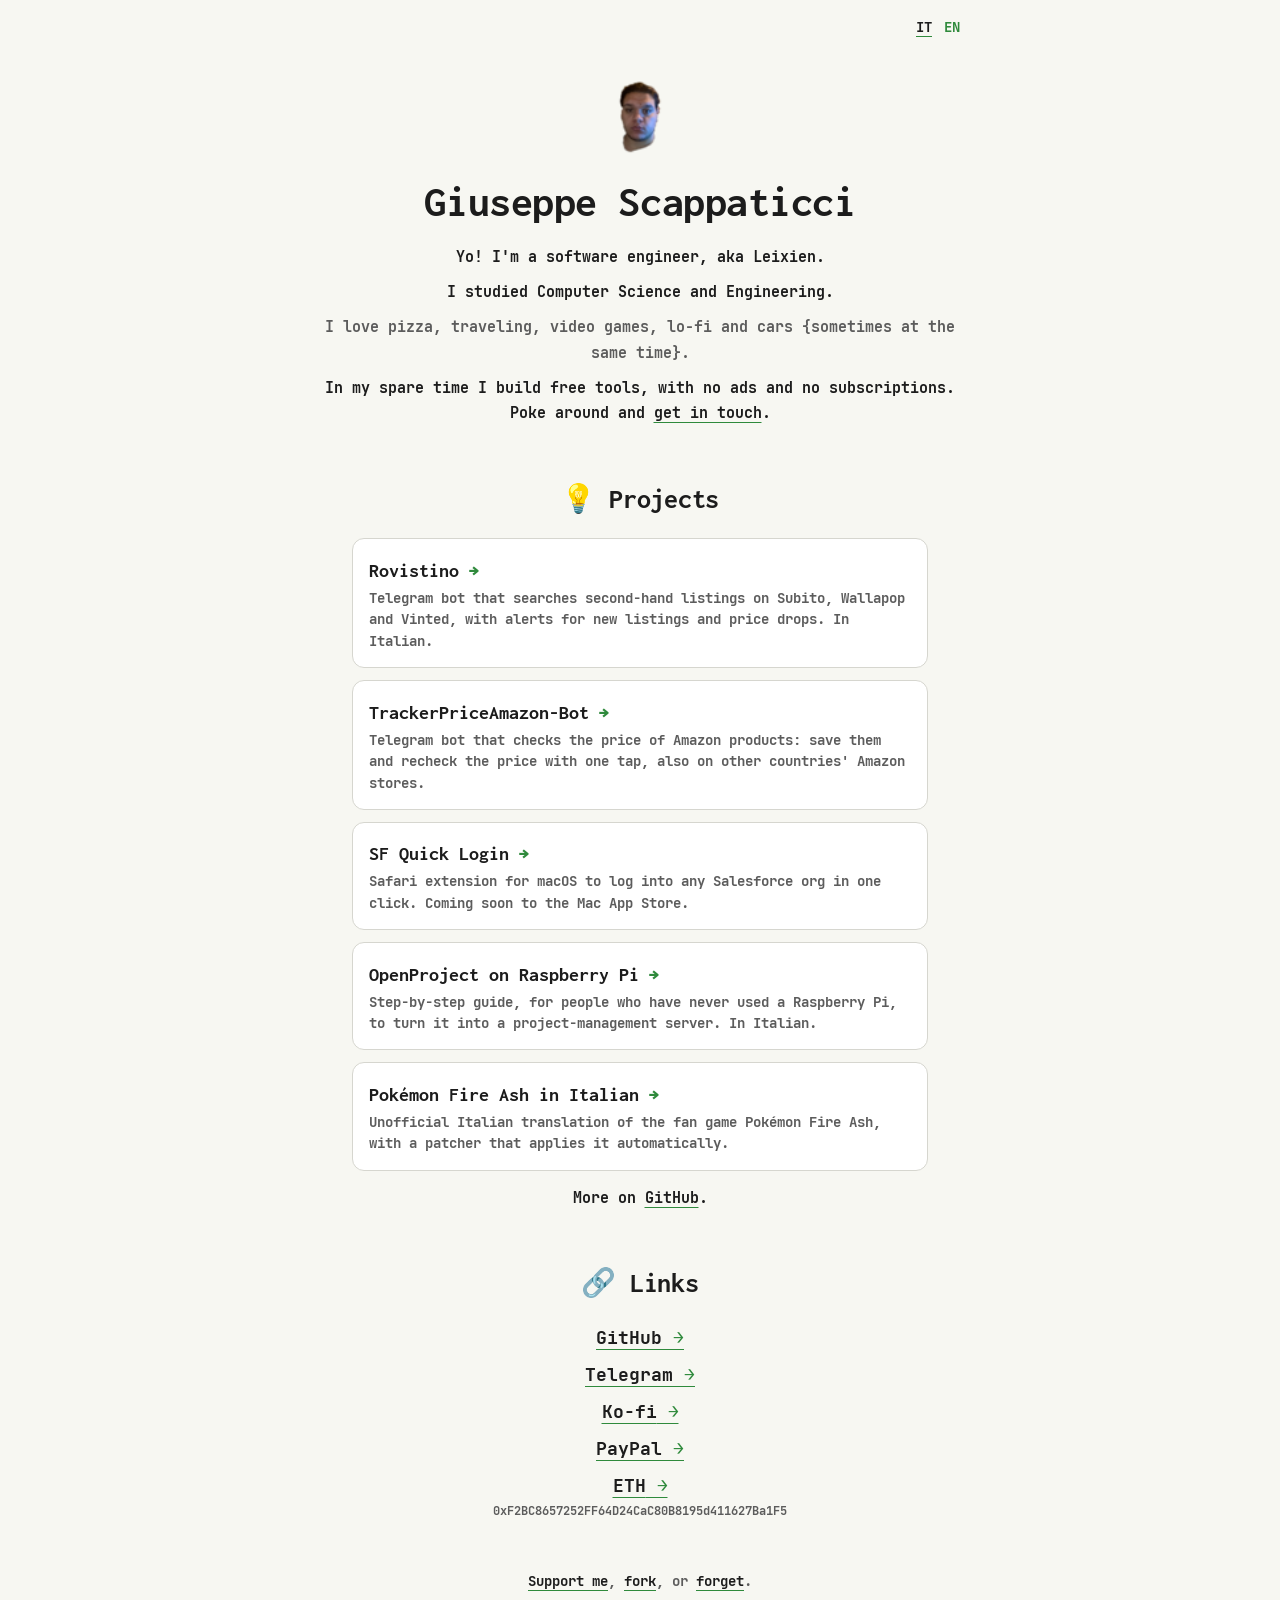
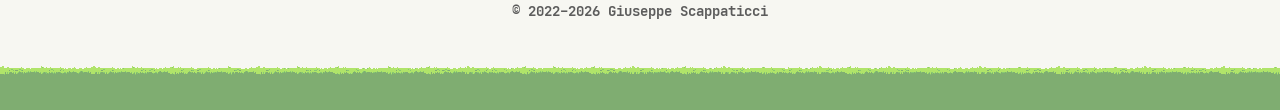
==== en/index.html @ 8dfe6c2d "Rebuild the home page in the style of the first website, in Italian and English" ====
<!doctype html>
<html lang="en">
<head>
  <meta charset="utf-8">
  <meta name="viewport" content="width=device-width, initial-scale=1">
  <title>Giuseppe Scappaticci (Leixien) – Projects</title>
  <meta name="description" content="Giuseppe Scappaticci, aka Leixien: software engineer. Free tools like Rovistino, Telegram bots, Safari extensions, guides and translations.">
  <meta name="robots" content="index, follow">
  <link rel="canonical" href="https://leixien.github.io/en/">
  <link rel="alternate" hreflang="it" href="https://leixien.github.io/">
  <link rel="alternate" hreflang="en" href="https://leixien.github.io/en/">
  <link rel="alternate" hreflang="x-default" href="https://leixien.github.io/">
  <meta property="og:title" content="Giuseppe Scappaticci (Leixien) – Projects">
  <meta property="og:description" content="Software engineer. Free tools that solve small everyday problems.">
  <meta property="og:url" content="https://leixien.github.io/en/">
  <meta property="og:type" content="website">
  <meta property="og:site_name" content="Leixien">
  <meta property="og:locale" content="en_US">
  <meta property="og:image" content="https://leixien.github.io/Rovistino/assets/description.png">
  <meta name="theme-color" content="#181818" media="(prefers-color-scheme: dark)">
  <meta name="theme-color" content="#f7f7f2" media="(prefers-color-scheme: light)">
  <link rel="icon" href="/favicon.ico" sizes="any">
  <link rel="icon" type="image/png" sizes="48x48" href="/favicon-48.png">
  <link rel="icon" type="image/png" sizes="96x96" href="/favicon-96.png">
  <link rel="icon" type="image/png" sizes="192x192" href="/favicon-192.png">
  <link rel="apple-touch-icon" href="/apple-touch-icon.png">
  <link rel="preload" href="/fonts/JetBrainsMono-Bold.ttf" as="font" type="font/ttf" crossorigin>
  <link rel="stylesheet" href="/style.css">
</head>
<body>
  <nav class="lang" aria-label="Language">
    <a href="/" hreflang="it" lang="it">IT</a>
    <a href="/en/" aria-current="page" hreflang="en" lang="en">EN</a>
  </nav>

  <main>
    <a class="head" href="/en/" aria-label="Home"><img src="/img/beppe.png" alt="Giuseppe" width="50"></a>
    <h1>Giuseppe Scappaticci</h1>

    <div class="intro">
      <p>Yo! I'm a software engineer, aka <b>Leixien</b>.</p>
      <p>I studied Computer Science and Engineering.</p>
      <p class="muted">I love pizza, traveling, video games, lo-fi and cars {sometimes at the same time}.</p>
      <p>In my spare time I build free tools, with no ads and no subscriptions. Poke around and <a href="#links">get in touch</a>.</p>
    </div>

    <h2 id="projects">💡 Projects</h2>
    <ul class="projects">
      <li><a href="/Rovistino/"><b>Rovistino</b><span>Telegram bot that searches second-hand listings on Subito, Wallapop and Vinted, with alerts for new listings and price drops. In Italian.</span></a></li>
      <li><a href="https://github.com/Leixien/TrackerPriceAmazon-Bot"><b>TrackerPriceAmazon-Bot</b><span>Telegram bot that checks the price of Amazon products: save them and recheck the price with one tap, also on other countries' Amazon stores.</span></a></li>
      <li><a href="/SF-Quick-Login-Safari-Extension/"><b>SF Quick Login</b><span>Safari extension for macOS to log into any Salesforce org in one click. Coming soon to the Mac App Store.</span></a></li>
      <li><a href="https://github.com/Leixien/raspberry-openproject-guide"><b>OpenProject on Raspberry Pi</b><span>Step-by-step guide, for people who have never used a Raspberry Pi, to turn it into a project-management server. In Italian.</span></a></li>
      <li><a href="https://github.com/Leixien/PokemonFireAsh-ITA"><b>Pokémon Fire Ash in Italian</b><span>Unofficial Italian translation of the fan game Pokémon Fire Ash, with a patcher that applies it automatically.</span></a></li>
    </ul>
    <p class="intro muted">More on <a href="https://github.com/Leixien">GitHub</a>.</p>

    <h2 id="links">🔗 Links</h2>
    <ul class="links">
      <li><a href="https://github.com/Leixien">GitHub</a></li>
      <li><a href="https://t.me/cringejon">Telegram</a></li>
      <li><a href="https://ko-fi.com/cringejon">Ko-fi</a></li>
      <li><a href="https://paypal.me/giuseppescappaticci">PayPal</a></li>
      <li><a href="https://etherscan.io/address/0xF2BC8657252FF64D24CaC80B8195d411627Ba1F5">ETH</a><code>0xF2BC8657252FF64D24CaC80B8195d411627Ba1F5</code></li>
    </ul>
  </main>

  <footer>
    <p class="main"><a href="https://ko-fi.com/cringejon">Support me</a>, <a href="https://github.com/Leixien">fork</a>, or <a href="/en/forget.html">forget</a>.</p>
    <p>© 2022–2026 Giuseppe Scappaticci</p>
  </footer>
  <div class="grass" aria-hidden="true"></div>
</body>
</html>
---- style.css ----
@font-face {
  font-family: "JetBrains Mono";
  src: url("/fonts/JetBrainsMono-Bold.ttf") format("truetype");
  font-weight: 700;
  font-display: swap;
}
@font-face {
  font-family: "Inconsolata";
  src: url("/fonts/Inconsolata.ttf") format("truetype");
  font-display: swap;
}

/* Dark by default, as the first version of the site; light if the device asks for it. */
:root {
  --bg: #181818;
  --ink: #f5f5f5;
  --muted: #a8a8a8;
  --line: #333333;
  --card: #222222;
  --accent: #7fd08a;
  --focus: #9ecbff;
}
@media (prefers-color-scheme: light) {
  :root {
    --bg: #f7f7f2;
    --ink: #1c1c1c;
    --muted: #5c5c5c;
    --line: #d6d6cf;
    --card: #ffffff;
    --accent: #2f8a3c;
    --focus: #1f6fd1;
  }
}

* { box-sizing: border-box; }

body {
  margin: 0;
  min-height: 100dvh;
  display: flex;
  flex-direction: column;
  background: var(--bg);
  color: var(--ink);
  font: 700 0.9375rem/1.7 "JetBrains Mono", ui-monospace, monospace;
}

a { color: inherit; text-decoration-color: var(--accent); text-underline-offset: 0.25em; }
a:hover { color: var(--accent); }
:focus-visible { outline: 3px solid var(--focus); outline-offset: 3px; }

.lang { display: flex; justify-content: flex-end; gap: 0.75rem; max-width: 42rem; width: 100%; margin: 0 auto; padding: 1rem 1rem 0; font-size: 0.875rem; }
.lang [aria-current] { color: var(--accent); text-decoration: none; }

main { flex: 1; width: 100%; max-width: 42rem; margin: 0 auto; padding: 1.5rem 1rem 2rem; text-align: center; }

/* The head that spins, from the first version. */
.head { display: inline-block; margin-top: 1rem; }
.head img { display: block; width: 50px; height: auto; transition: transform 0.8s; }
.head:hover img, .head:focus-visible img, .head:active img { transform: rotate(360deg); }
@media (prefers-reduced-motion: reduce) { .head img { transition: none; } }

h1, h2 { font-family: "Inconsolata", ui-monospace, monospace; font-weight: 700; letter-spacing: -0.01em; }
h1 { font-size: clamp(2rem, 8vw, 2.75rem); line-height: 1.1; margin: 0.75rem 0 1.25rem; }
h2 { font-size: 1.75rem; margin: 3rem 0 1rem; }
.intro p { margin: 0 0 0.6rem; }
.intro .muted { color: var(--muted); }

.projects, .links { list-style: none; margin: 0 auto; padding: 0; display: grid; gap: 0.75rem; text-align: left; max-width: 36rem; }
.projects a { display: block; background: var(--card); border: 1px solid var(--line); border-radius: 0.75rem; padding: 0.9rem 1rem; text-decoration: none; }
.projects a:hover { border-color: var(--accent); color: inherit; }
.projects b { display: block; font-family: "Inconsolata", ui-monospace, monospace; font-size: 1.25rem; }
.projects b::after { content: " →"; color: var(--accent); }
.projects span { display: block; color: var(--muted); font-size: 0.875rem; line-height: 1.55; }

.links { text-align: center; gap: 0.4rem; font-size: 1.125rem; }
.links a::after { content: " →"; color: var(--accent); }
.links code { display: block; font: inherit; font-size: 0.75rem; color: var(--muted); word-break: break-all; }

footer { text-align: center; padding: 1rem 1rem 0; font-size: 0.875rem; color: var(--muted); }
footer p { margin: 0 0 0.4rem; }
footer .main a { color: var(--ink); }

/* The pixel-art grass at the bottom, from the first version. */
.grass { height: 3.5rem; background: url("/img/grass.png") bottom center / auto 100% repeat-x; image-rendering: pixelated; margin-top: 1.5rem; }

.forget img { max-width: 100%; height: auto; border-radius: 0.5rem; }
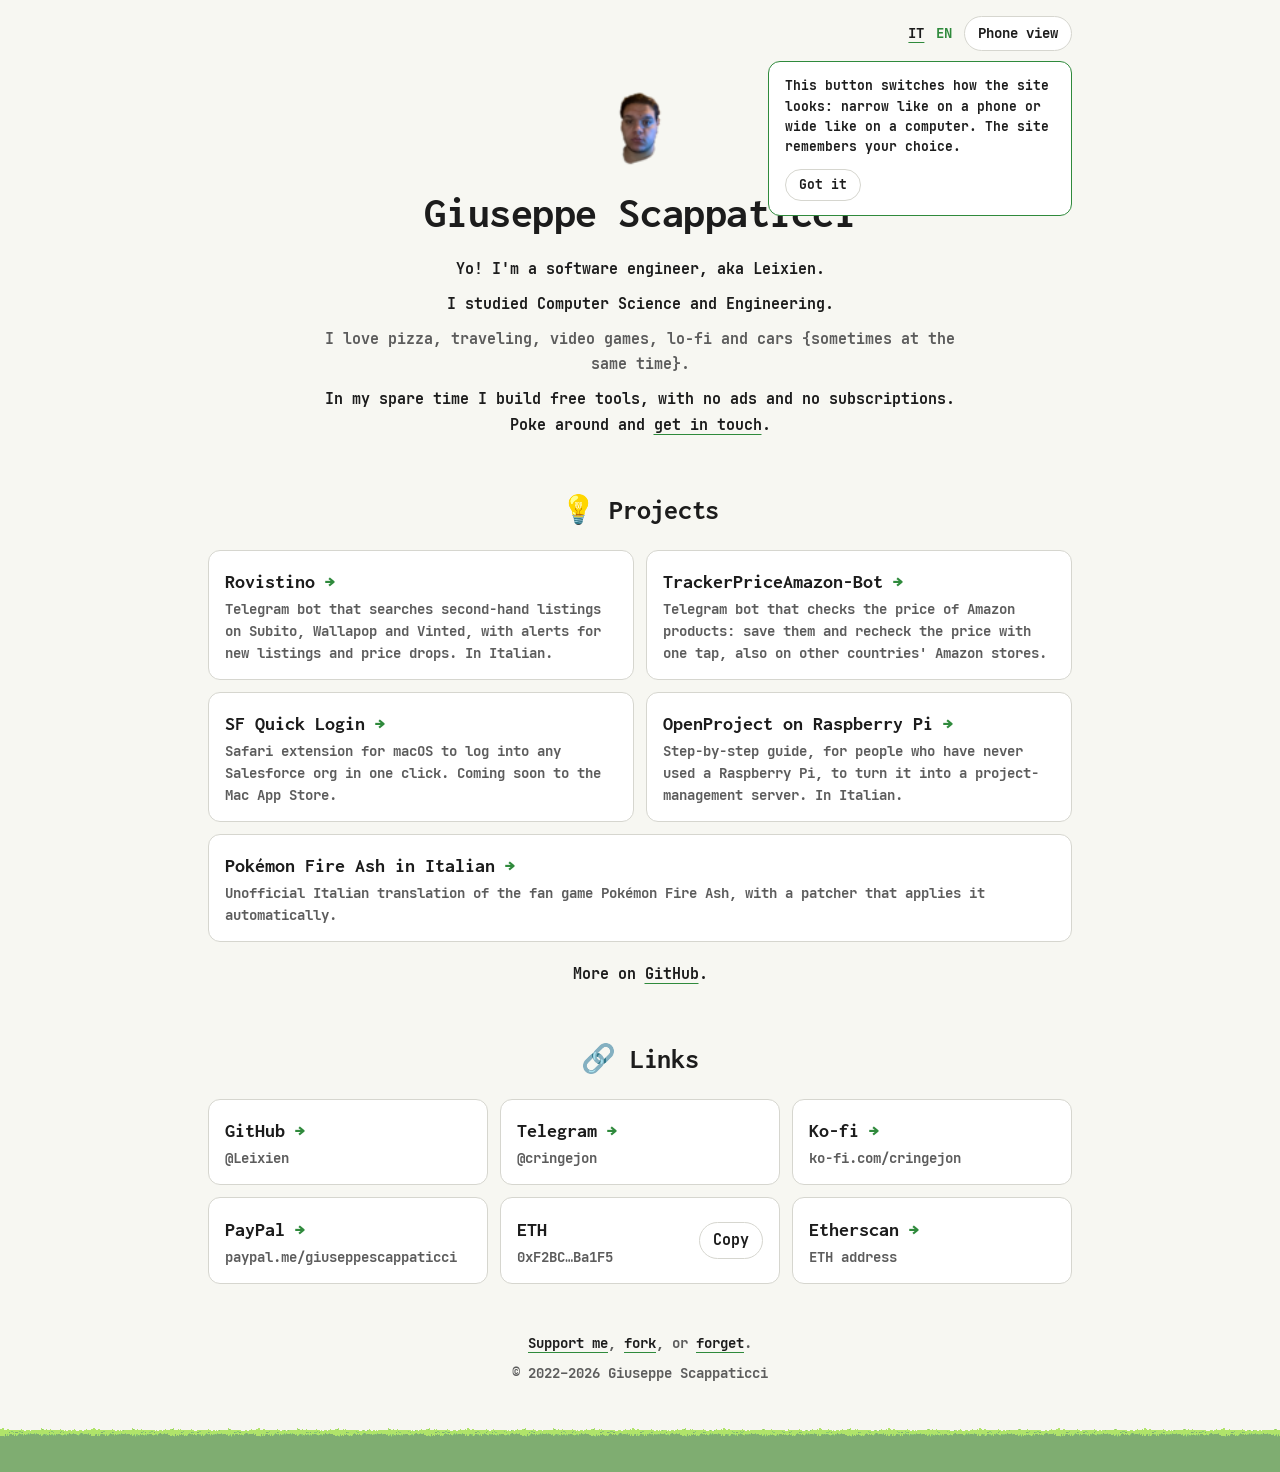
==== commit 34560d71: "Card-style links, phone/desktop view switch with a first-visit tip" ====
--- a/en/index.html
+++ b/en/index.html
@@ -16,7 +16,10 @@
   <meta property="og:type" content="website">
   <meta property="og:site_name" content="Leixien">
   <meta property="og:locale" content="en_US">
-  <meta property="og:image" content="https://leixien.github.io/Rovistino/assets/description.png">
+  <meta property="og:image" content="https://leixien.github.io/img/og.png">
+  <meta property="og:image:width" content="1200">
+  <meta property="og:image:height" content="630">
+  <meta name="twitter:card" content="summary_large_image">
   <meta name="theme-color" content="#181818" media="(prefers-color-scheme: dark)">
   <meta name="theme-color" content="#f7f7f2" media="(prefers-color-scheme: light)">
   <link rel="icon" href="/favicon.ico" sizes="any">
@@ -26,9 +29,10 @@
   <link rel="apple-touch-icon" href="/apple-touch-icon.png">
   <link rel="preload" href="/fonts/JetBrainsMono-Bold.ttf" as="font" type="font/ttf" crossorigin>
   <link rel="stylesheet" href="/style.css">
+  <script src="/site.js"></script>
 </head>
 <body>
-  <nav class="lang" aria-label="Language">
+  <nav class="bar" aria-label="Language">
     <a href="/" hreflang="it" lang="it">IT</a>
     <a href="/en/" aria-current="page" hreflang="en" lang="en">EN</a>
   </nav>
@@ -56,11 +60,12 @@
 
     <h2 id="links">🔗 Links</h2>
     <ul class="links">
-      <li><a href="https://github.com/Leixien">GitHub</a></li>
-      <li><a href="https://t.me/cringejon">Telegram</a></li>
-      <li><a href="https://ko-fi.com/cringejon">Ko-fi</a></li>
-      <li><a href="https://paypal.me/giuseppescappaticci">PayPal</a></li>
-      <li><a href="https://etherscan.io/address/0xF2BC8657252FF64D24CaC80B8195d411627Ba1F5">ETH</a><code>0xF2BC8657252FF64D24CaC80B8195d411627Ba1F5</code></li>
+      <li><a href="https://github.com/Leixien"><b>GitHub</b><span>@Leixien</span></a></li>
+      <li><a href="https://t.me/cringejon"><b>Telegram</b><span>@cringejon</span></a></li>
+      <li><a href="https://ko-fi.com/cringejon"><b>Ko-fi</b><span>ko-fi.com/cringejon</span></a></li>
+      <li><a href="https://paypal.me/giuseppescappaticci"><b>PayPal</b><span>paypal.me/giuseppescappaticci</span></a></li>
+      <li><div class="eth"><div><b>ETH</b><span title="0xF2BC8657252FF64D24CaC80B8195d411627Ba1F5">0xF2BC…Ba1F5</span></div><button type="button" class="copy" data-copy="0xF2BC8657252FF64D24CaC80B8195d411627Ba1F5">Copy</button></div></li>
+      <li><a href="https://etherscan.io/address/0xF2BC8657252FF64D24CaC80B8195d411627Ba1F5"><b>Etherscan</b><span>ETH address</span></a></li>
     </ul>
   </main>
 
--- a/style.css
+++ b/style.css
@@ -42,16 +42,50 @@
   background: var(--bg);
   color: var(--ink);
   font: 700 0.9375rem/1.7 "JetBrains Mono", ui-monospace, monospace;
+  /* layout follows the body width, so the phone/desktop switch can narrow it */
+  container-type: inline-size;
 }
+
+/* forced phone view on a wide screen */
+html[data-view="mobile"] { background: var(--line); }
+html[data-view="mobile"] body { max-width: 26rem; margin: 0 auto; }
 
 a { color: inherit; text-decoration-color: var(--accent); text-underline-offset: 0.25em; }
 a:hover { color: var(--accent); }
 :focus-visible { outline: 3px solid var(--focus); outline-offset: 3px; }
 
-.lang { display: flex; justify-content: flex-end; gap: 0.75rem; max-width: 42rem; width: 100%; margin: 0 auto; padding: 1rem 1rem 0; font-size: 0.875rem; }
-.lang [aria-current] { color: var(--accent); text-decoration: none; }
+/* top bar: language, view switch and its one-time tip */
+.bar { position: relative; display: flex; justify-content: flex-end; align-items: center; gap: 0.75rem; max-width: 56rem; width: 100%; margin: 0 auto; padding: 1rem 1rem 0; font-size: 0.875rem; }
+.bar [aria-current] { color: var(--accent); text-decoration: none; }
+.view-switch, .tip button, .copy {
+  font: inherit;
+  color: var(--ink);
+  background: var(--card);
+  border: 1px solid var(--line);
+  border-radius: 999px;
+  padding: 0.3rem 0.8rem;
+  cursor: pointer;
+  white-space: nowrap;
+}
+.view-switch:hover, .copy:hover { border-color: var(--accent); }
+.tip {
+  position: absolute;
+  top: calc(100% + 0.6rem);
+  right: 1rem;
+  z-index: 1;
+  width: min(19rem, calc(100cqi - 2rem));
+  background: var(--card);
+  border: 1px solid var(--accent);
+  border-radius: 0.75rem;
+  padding: 0.9rem 1rem;
+  font-size: 0.8125rem;
+  line-height: 1.55;
+  text-align: left;
+}
+.tip p { margin: 0 0 0.75rem; }
 
-main { flex: 1; width: 100%; max-width: 42rem; margin: 0 auto; padding: 1.5rem 1rem 2rem; text-align: center; }
+main { flex: 1; width: 100%; max-width: 56rem; margin: 0 auto; padding: 1.5rem 1rem 2rem; text-align: center; }
+.intro { max-width: 40rem; margin: 0 auto; }
 
 /* The head that spins, from the first version. */
 .head { display: inline-block; margin-top: 1rem; }
@@ -60,21 +94,26 @@
 @media (prefers-reduced-motion: reduce) { .head img { transition: none; } }
 
 h1, h2 { font-family: "Inconsolata", ui-monospace, monospace; font-weight: 700; letter-spacing: -0.01em; }
-h1 { font-size: clamp(2rem, 8vw, 2.75rem); line-height: 1.1; margin: 0.75rem 0 1.25rem; }
+h1 { font-size: clamp(2rem, 8cqi, 2.75rem); line-height: 1.1; margin: 0.75rem 0 1.25rem; }
 h2 { font-size: 1.75rem; margin: 3rem 0 1rem; }
 .intro p { margin: 0 0 0.6rem; }
 .intro .muted { color: var(--muted); }
+.projects + .intro { margin-top: 1.25rem; }
 
-.projects, .links { list-style: none; margin: 0 auto; padding: 0; display: grid; gap: 0.75rem; text-align: left; max-width: 36rem; }
-.projects a { display: block; background: var(--card); border: 1px solid var(--line); border-radius: 0.75rem; padding: 0.9rem 1rem; text-decoration: none; }
-.projects a:hover { border-color: var(--accent); color: inherit; }
-.projects b { display: block; font-family: "Inconsolata", ui-monospace, monospace; font-size: 1.25rem; }
-.projects b::after { content: " →"; color: var(--accent); }
-.projects span { display: block; color: var(--muted); font-size: 0.875rem; line-height: 1.55; }
-
-.links { text-align: center; gap: 0.4rem; font-size: 1.125rem; }
-.links a::after { content: " →"; color: var(--accent); }
-.links code { display: block; font: inherit; font-size: 0.75rem; color: var(--muted); word-break: break-all; }
+/* projects and links share the card look: one column on phones, more on wide screens */
+.projects, .links { list-style: none; margin: 0 auto; padding: 0; display: grid; gap: 0.75rem; text-align: left; }
+@container (min-width: 44rem) {
+  .projects { grid-template-columns: 1fr 1fr; }
+  .projects li:last-child:nth-child(odd) { grid-column: 1 / -1; }  /* no half-empty last row */
+  .links { grid-template-columns: repeat(3, 1fr); }
+}
+.projects a, .links a, .links .eth { display: block; height: 100%; background: var(--card); border: 1px solid var(--line); border-radius: 0.75rem; padding: 0.9rem 1rem; text-decoration: none; }
+.projects a:hover, .links a:hover { border-color: var(--accent); color: inherit; }
+.projects b, .links b { display: block; font-family: "Inconsolata", ui-monospace, monospace; font-size: 1.25rem; }
+.projects a b::after, .links a b::after { content: " →"; color: var(--accent); }
+.projects span, .links span { display: block; color: var(--muted); font-size: 0.875rem; line-height: 1.55; }
+.links .eth { display: flex; align-items: center; justify-content: space-between; gap: 0.5rem; }
+.links .eth span { overflow: hidden; text-overflow: ellipsis; }
 
 footer { text-align: center; padding: 1rem 1rem 0; font-size: 0.875rem; color: var(--muted); }
 footer p { margin: 0 0 0.4rem; }
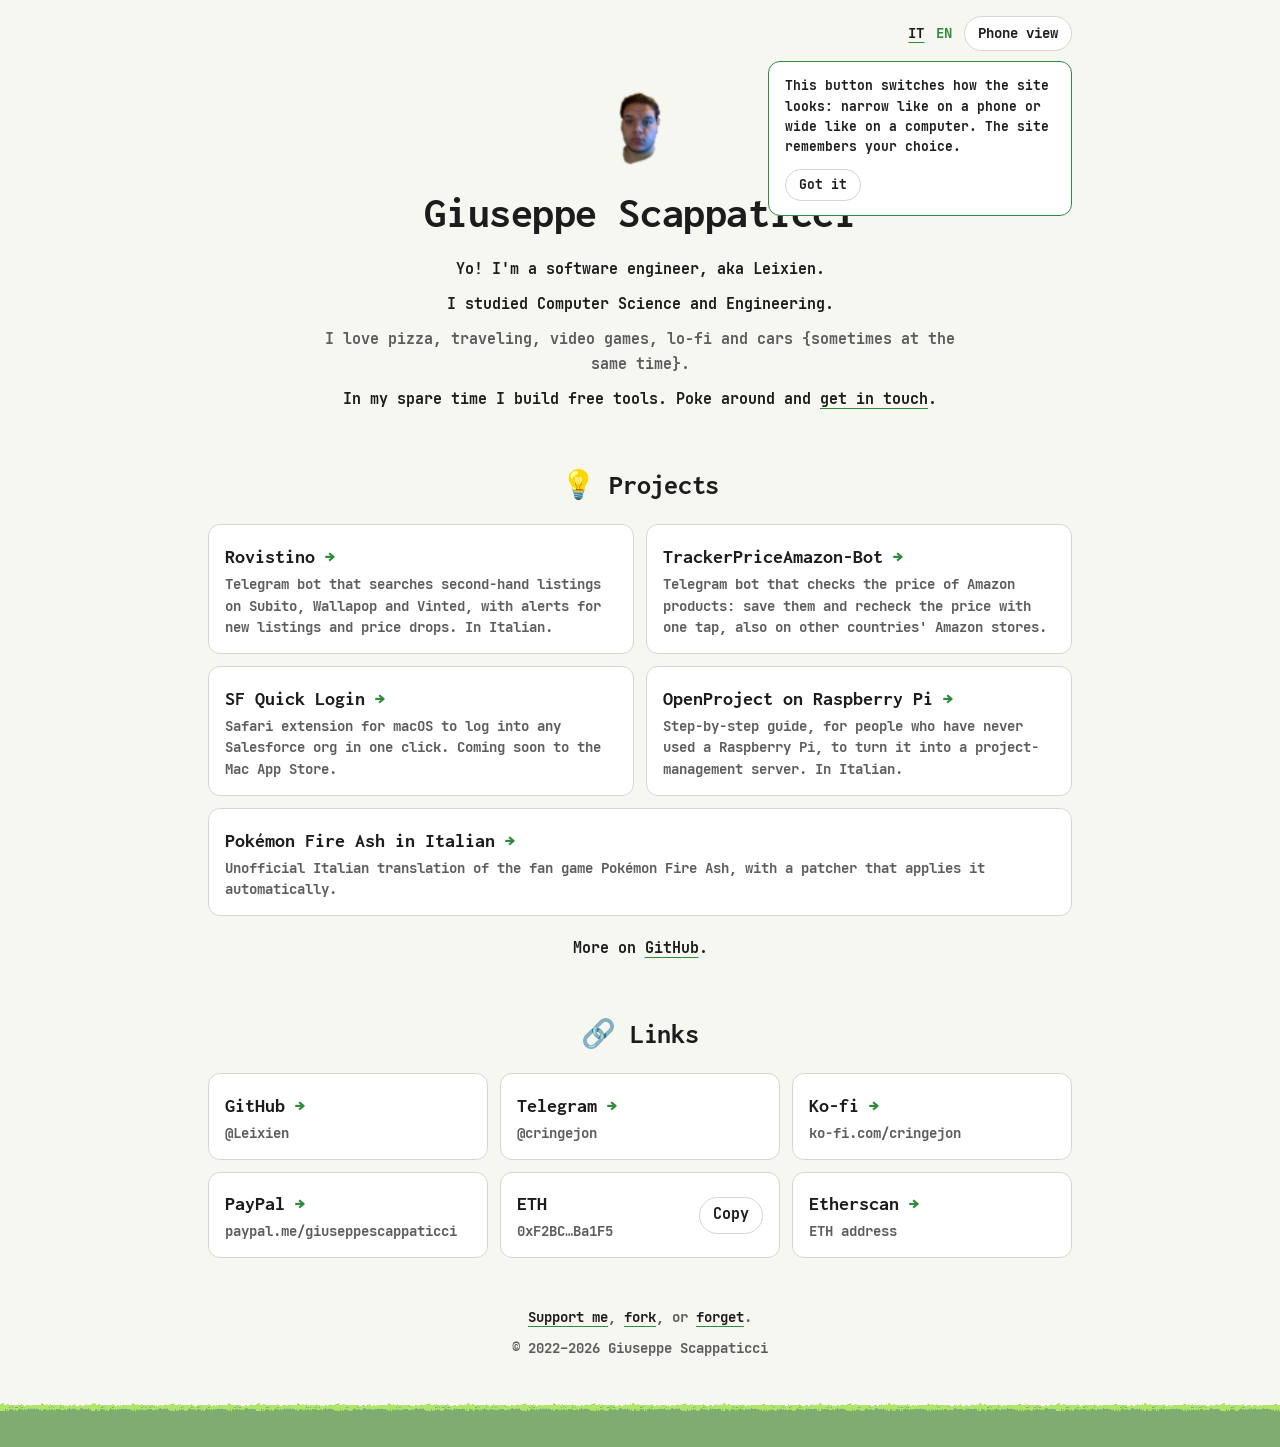
==== commit 8b6f368c: "Shorten the intro" ====
--- a/en/index.html
+++ b/en/index.html
@@ -45,7 +45,7 @@
       <p>Yo! I'm a software engineer, aka <b>Leixien</b>.</p>
       <p>I studied Computer Science and Engineering.</p>
       <p class="muted">I love pizza, traveling, video games, lo-fi and cars {sometimes at the same time}.</p>
-      <p>In my spare time I build free tools, with no ads and no subscriptions. Poke around and <a href="#links">get in touch</a>.</p>
+      <p>In my spare time I build free tools. Poke around and <a href="#links">get in touch</a>.</p>
     </div>
 
     <h2 id="projects">💡 Projects</h2>
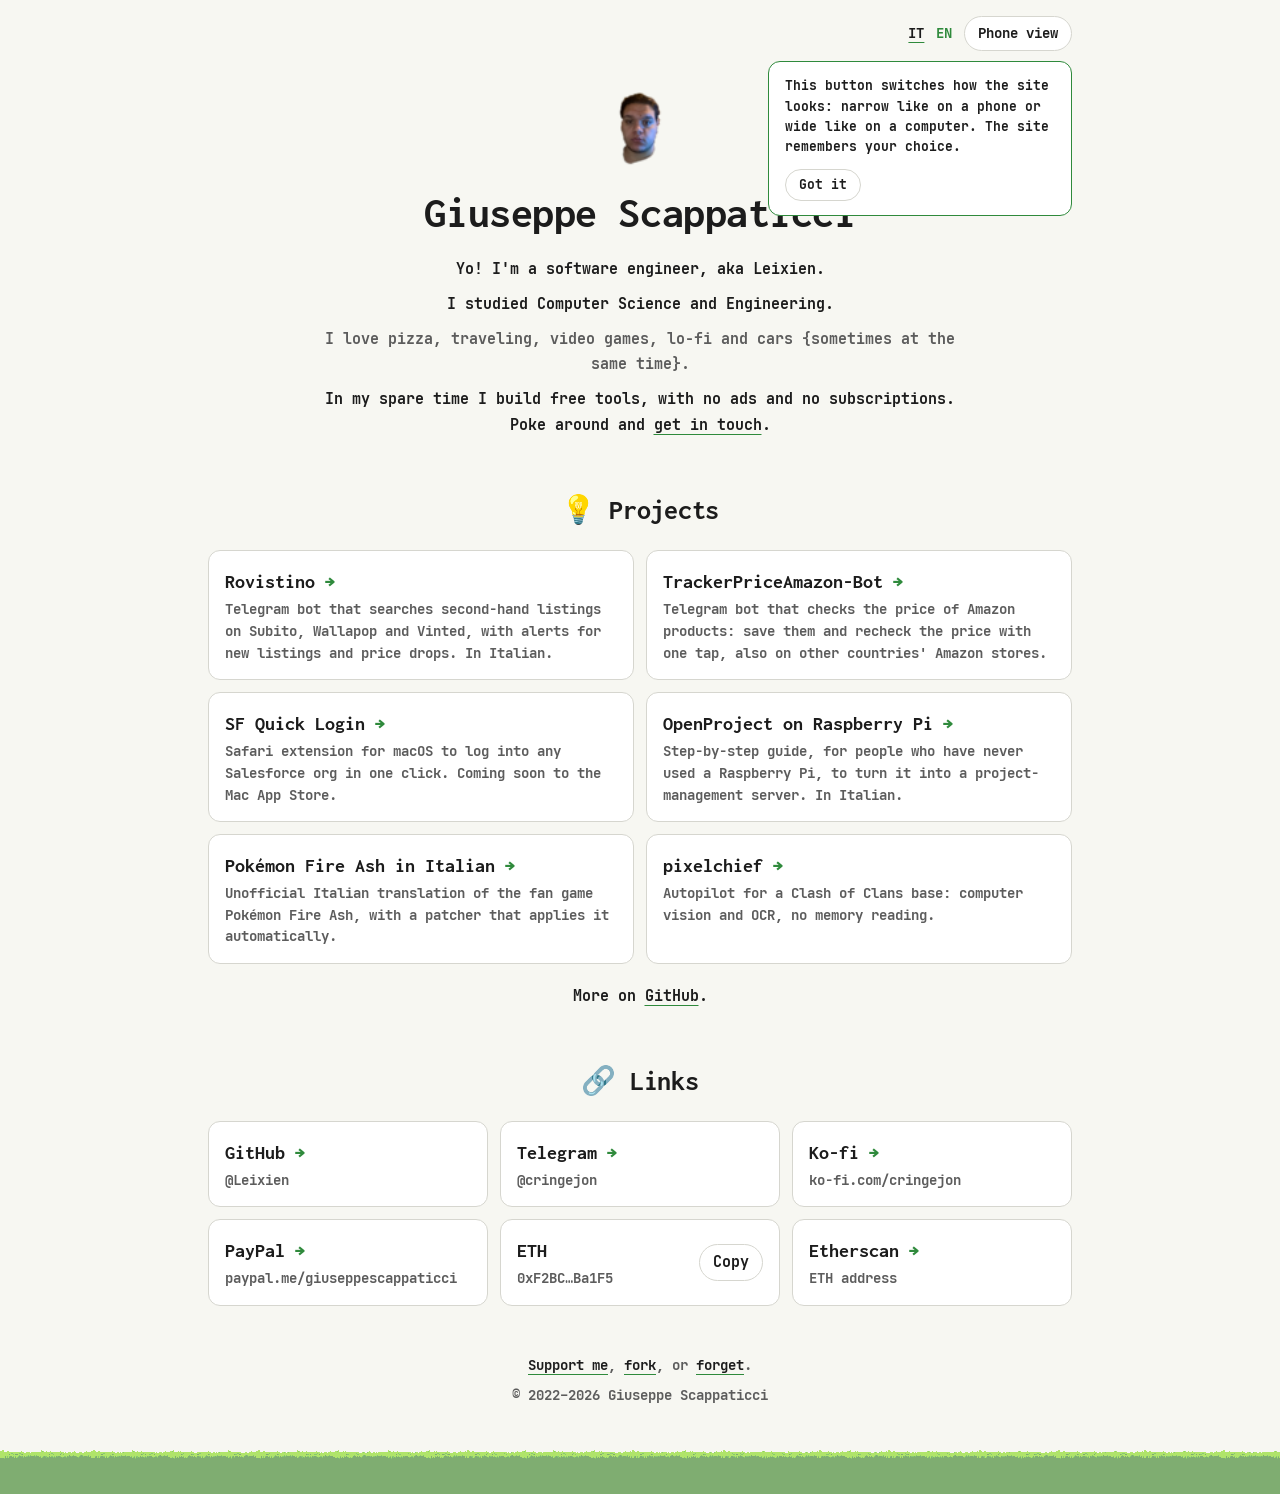
==== commit 4529bdd9: "Add pixelchief, restore the full intro" ====
--- a/en/index.html
+++ b/en/index.html
@@ -45,7 +45,7 @@
       <p>Yo! I'm a software engineer, aka <b>Leixien</b>.</p>
       <p>I studied Computer Science and Engineering.</p>
       <p class="muted">I love pizza, traveling, video games, lo-fi and cars {sometimes at the same time}.</p>
-      <p>In my spare time I build free tools. Poke around and <a href="#links">get in touch</a>.</p>
+      <p>In my spare time I build free tools, with no ads and no subscriptions. Poke around and <a href="#links">get in touch</a>.</p>
     </div>
 
     <h2 id="projects">💡 Projects</h2>
@@ -55,6 +55,7 @@
       <li><a href="/SF-Quick-Login-Safari-Extension/"><b>SF Quick Login</b><span>Safari extension for macOS to log into any Salesforce org in one click. Coming soon to the Mac App Store.</span></a></li>
       <li><a href="https://github.com/Leixien/raspberry-openproject-guide"><b>OpenProject on Raspberry Pi</b><span>Step-by-step guide, for people who have never used a Raspberry Pi, to turn it into a project-management server. In Italian.</span></a></li>
       <li><a href="https://github.com/Leixien/PokemonFireAsh-ITA"><b>Pokémon Fire Ash in Italian</b><span>Unofficial Italian translation of the fan game Pokémon Fire Ash, with a patcher that applies it automatically.</span></a></li>
+      <li><a href="https://github.com/Leixien/pixelchief"><b>pixelchief</b><span>Autopilot for a Clash of Clans base: computer vision and OCR, no memory reading.</span></a></li>
     </ul>
     <p class="intro muted">More on <a href="https://github.com/Leixien">GitHub</a>.</p>
 
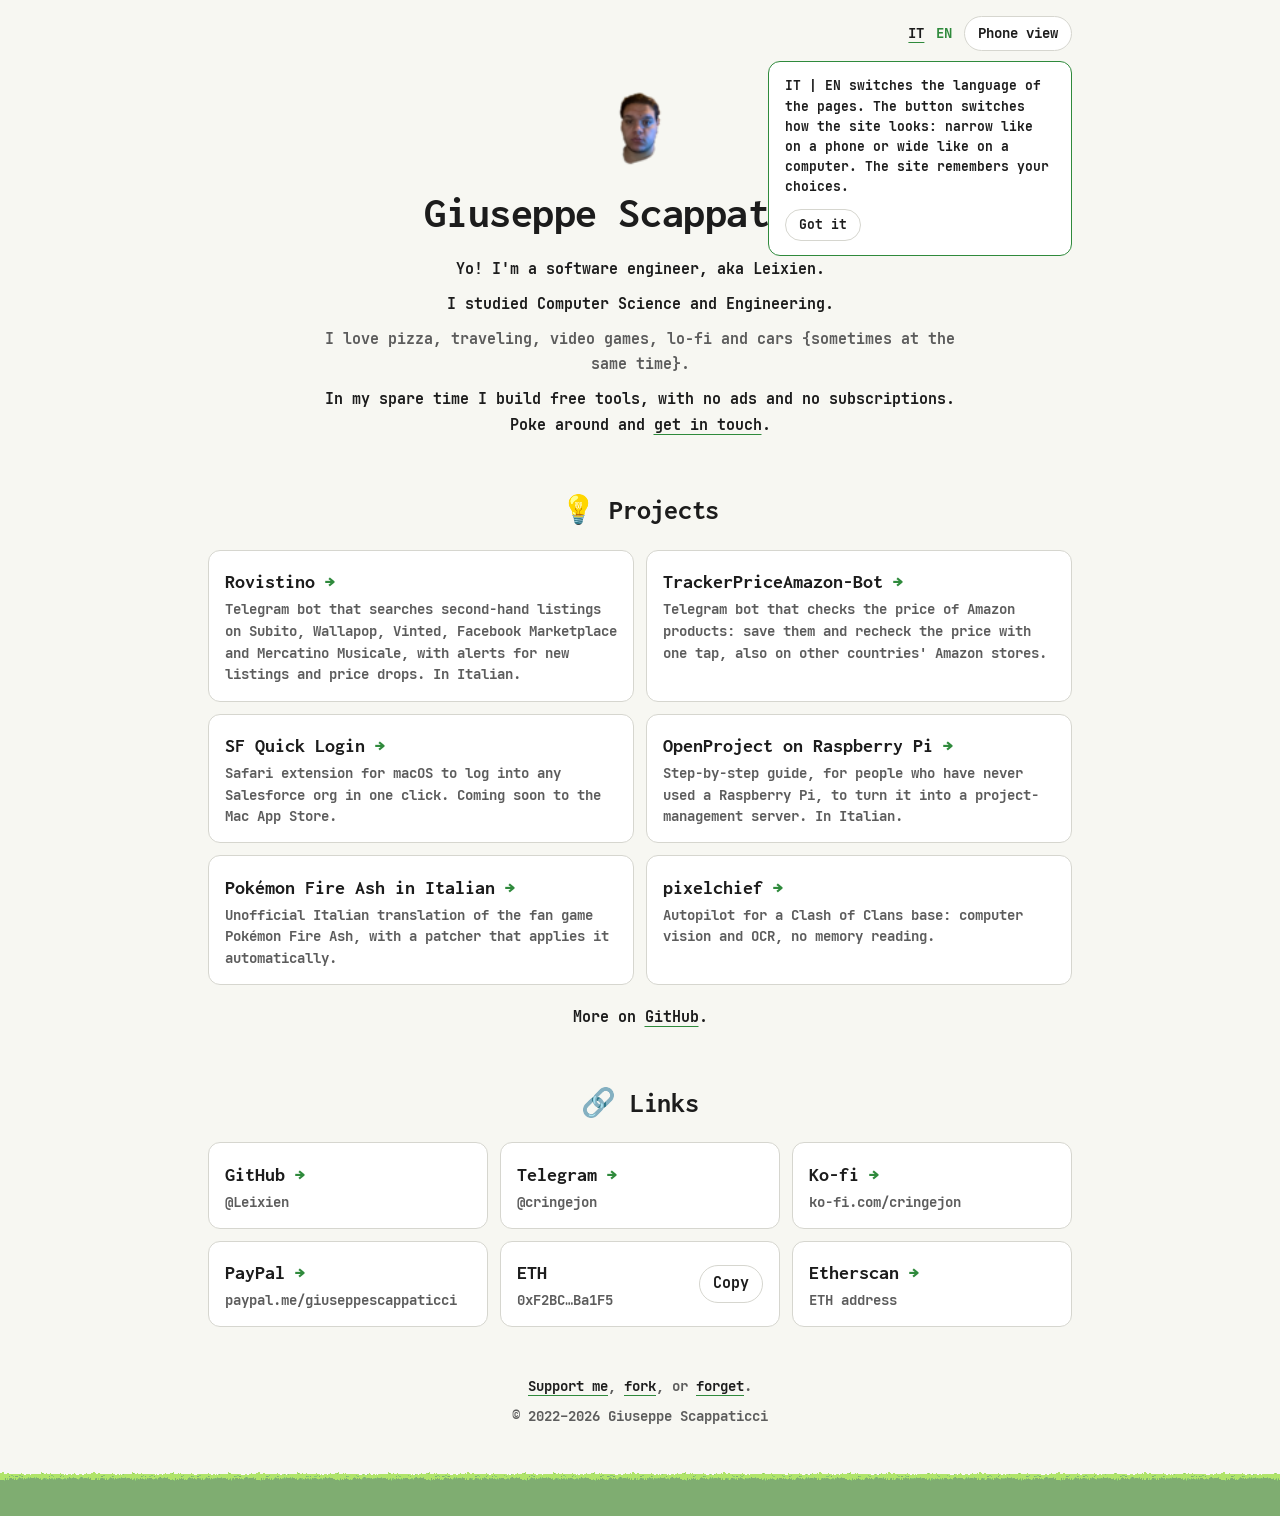
==== commit 8910a251: "Update the sites Rovistino searches" ====
--- a/en/index.html
+++ b/en/index.html
@@ -50,7 +50,7 @@
 
     <h2 id="projects">💡 Projects</h2>
     <ul class="projects">
-      <li><a href="/Rovistino/"><b>Rovistino</b><span>Telegram bot that searches second-hand listings on Subito, Wallapop and Vinted, with alerts for new listings and price drops. In Italian.</span></a></li>
+      <li><a href="/Rovistino/"><b>Rovistino</b><span>Telegram bot that searches second-hand listings on Subito, Wallapop, Vinted, Facebook Marketplace and Mercatino Musicale, with alerts for new listings and price drops. In Italian.</span></a></li>
       <li><a href="https://github.com/Leixien/TrackerPriceAmazon-Bot"><b>TrackerPriceAmazon-Bot</b><span>Telegram bot that checks the price of Amazon products: save them and recheck the price with one tap, also on other countries' Amazon stores.</span></a></li>
       <li><a href="/SF-Quick-Login-Safari-Extension/"><b>SF Quick Login</b><span>Safari extension for macOS to log into any Salesforce org in one click. Coming soon to the Mac App Store.</span></a></li>
       <li><a href="https://github.com/Leixien/raspberry-openproject-guide"><b>OpenProject on Raspberry Pi</b><span>Step-by-step guide, for people who have never used a Raspberry Pi, to turn it into a project-management server. In Italian.</span></a></li>
